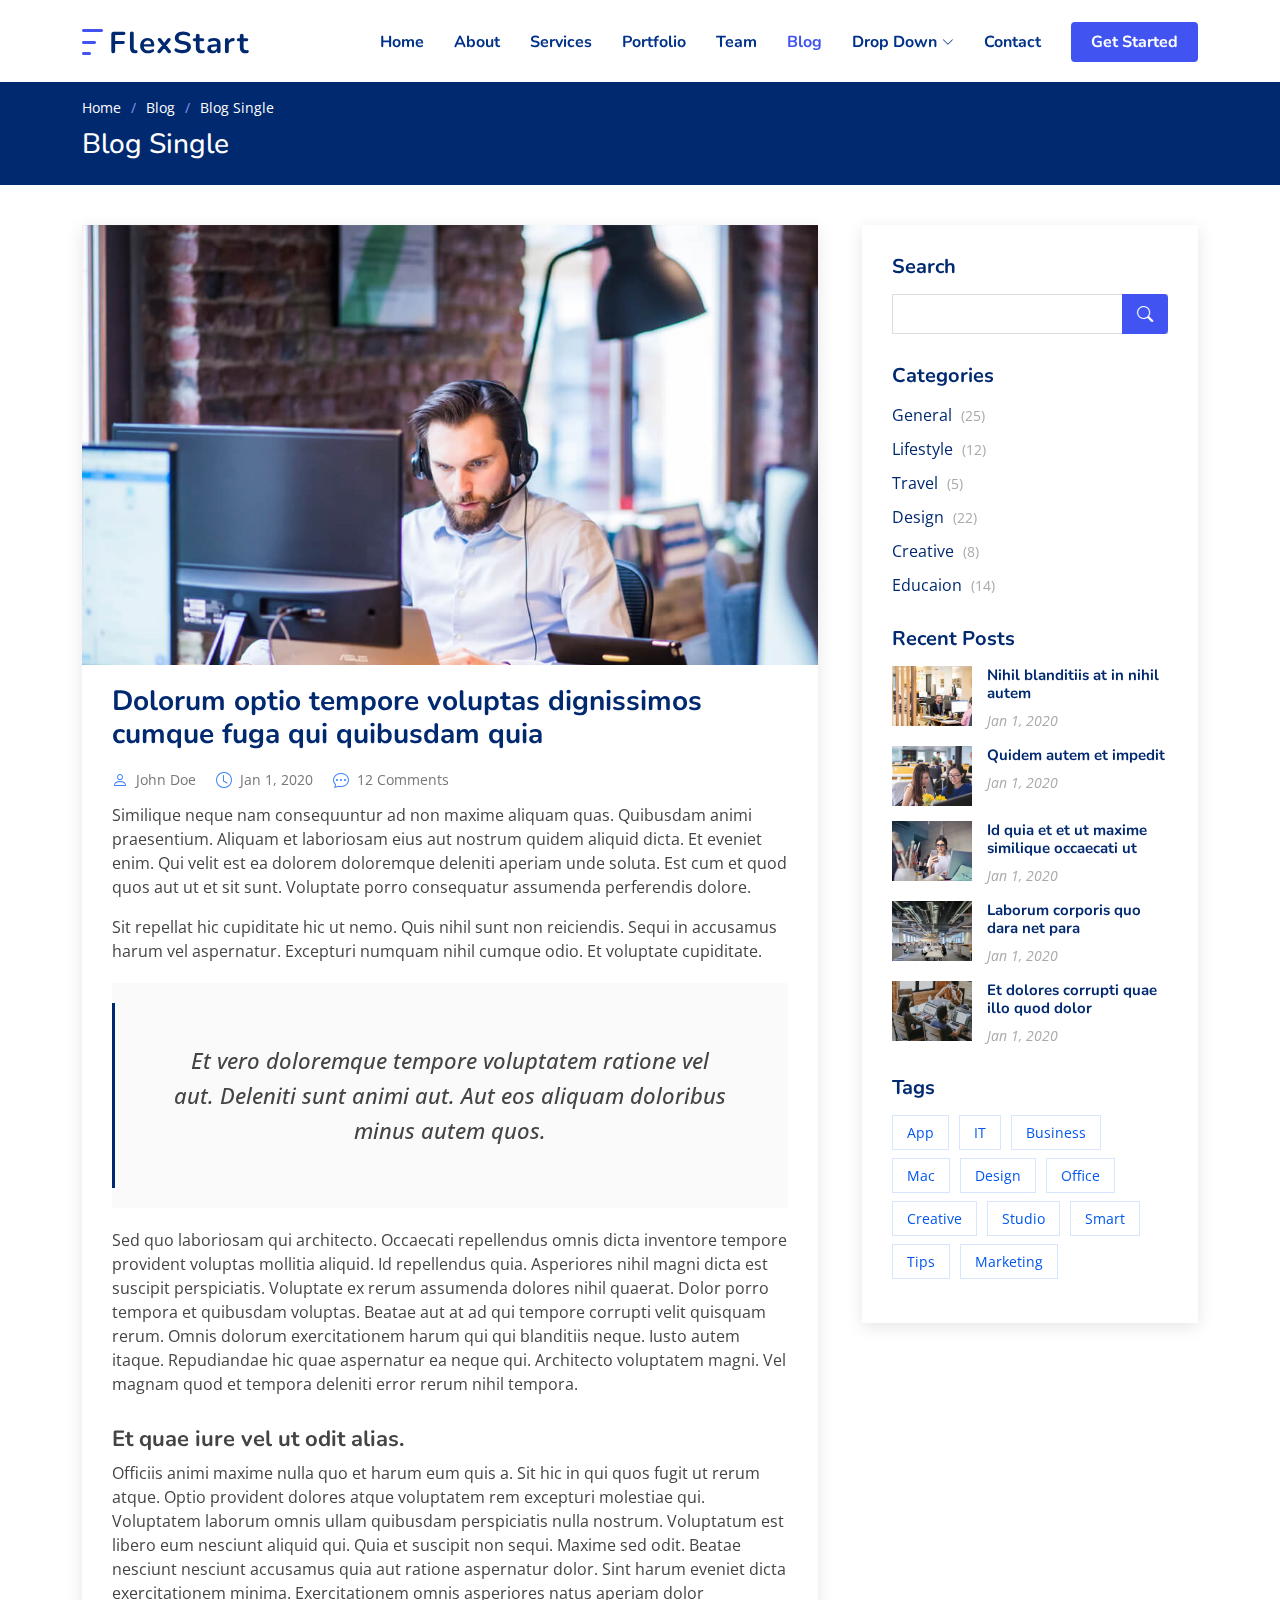
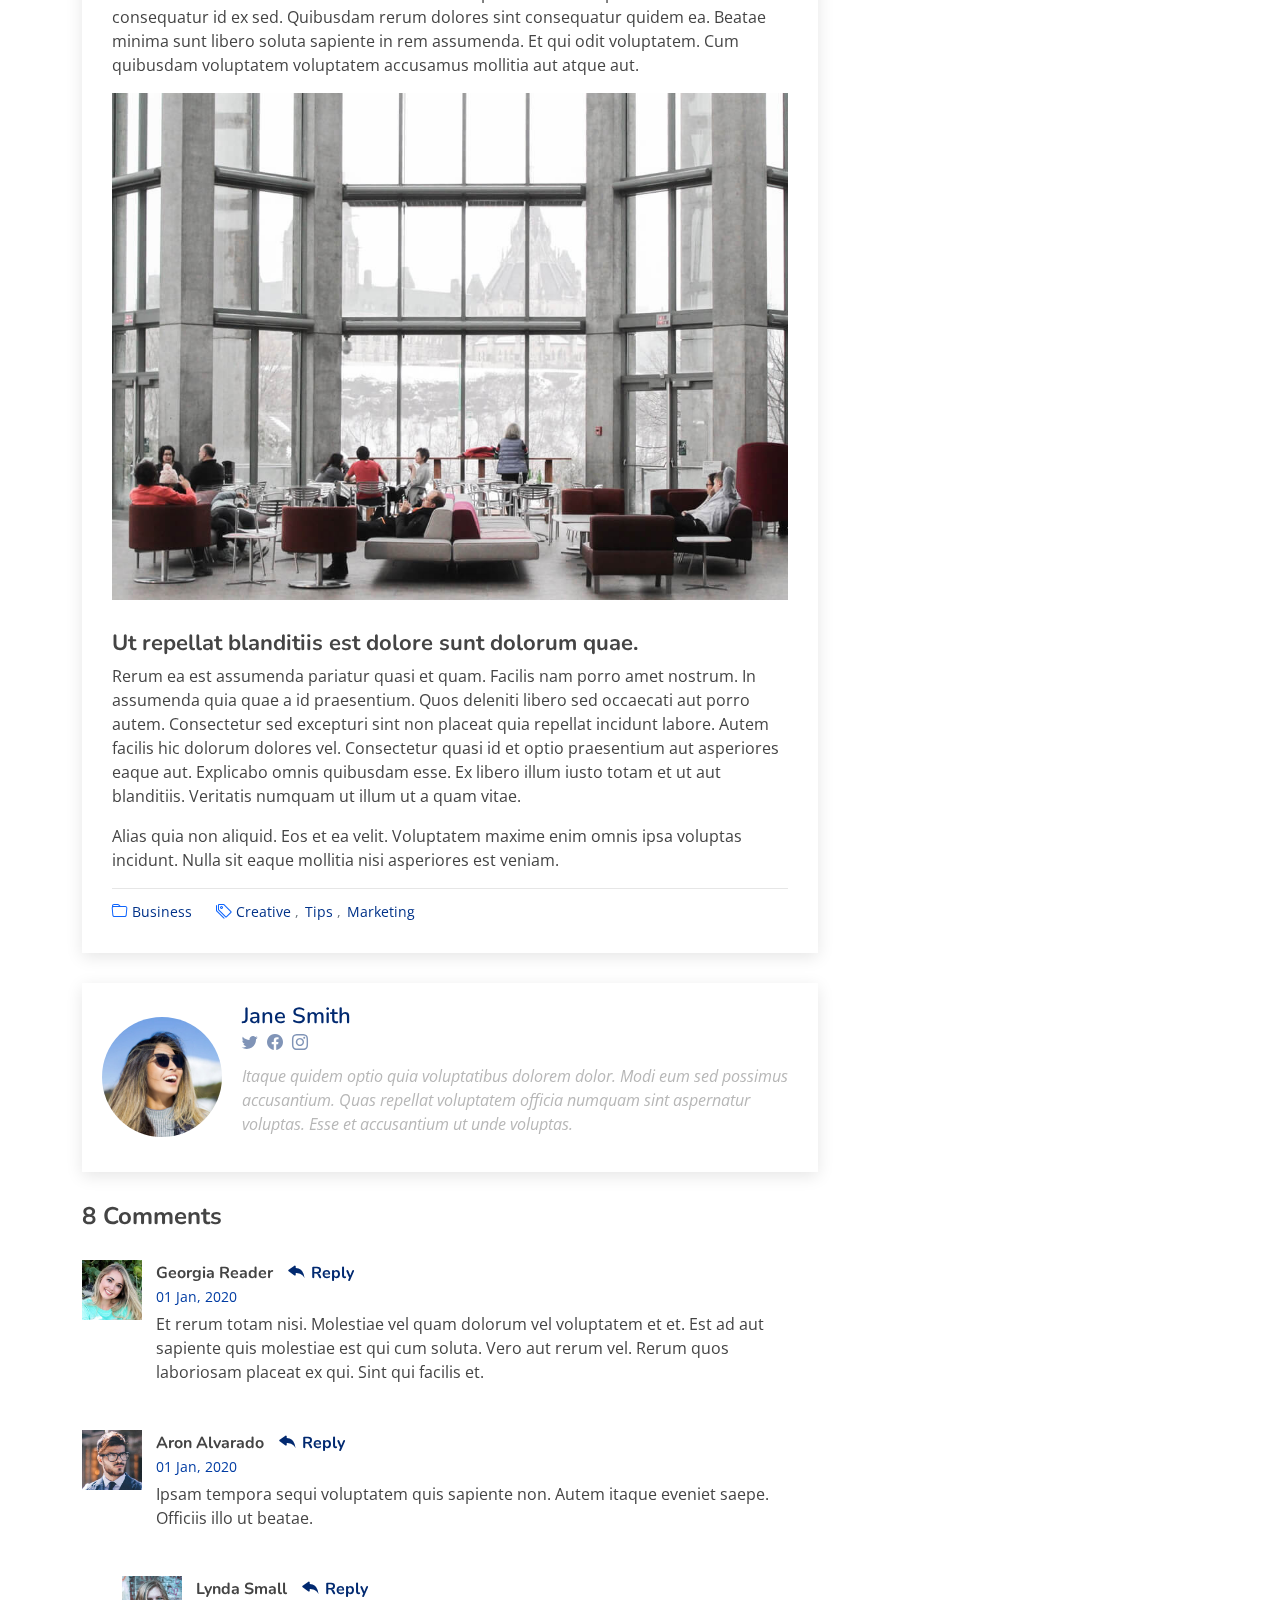
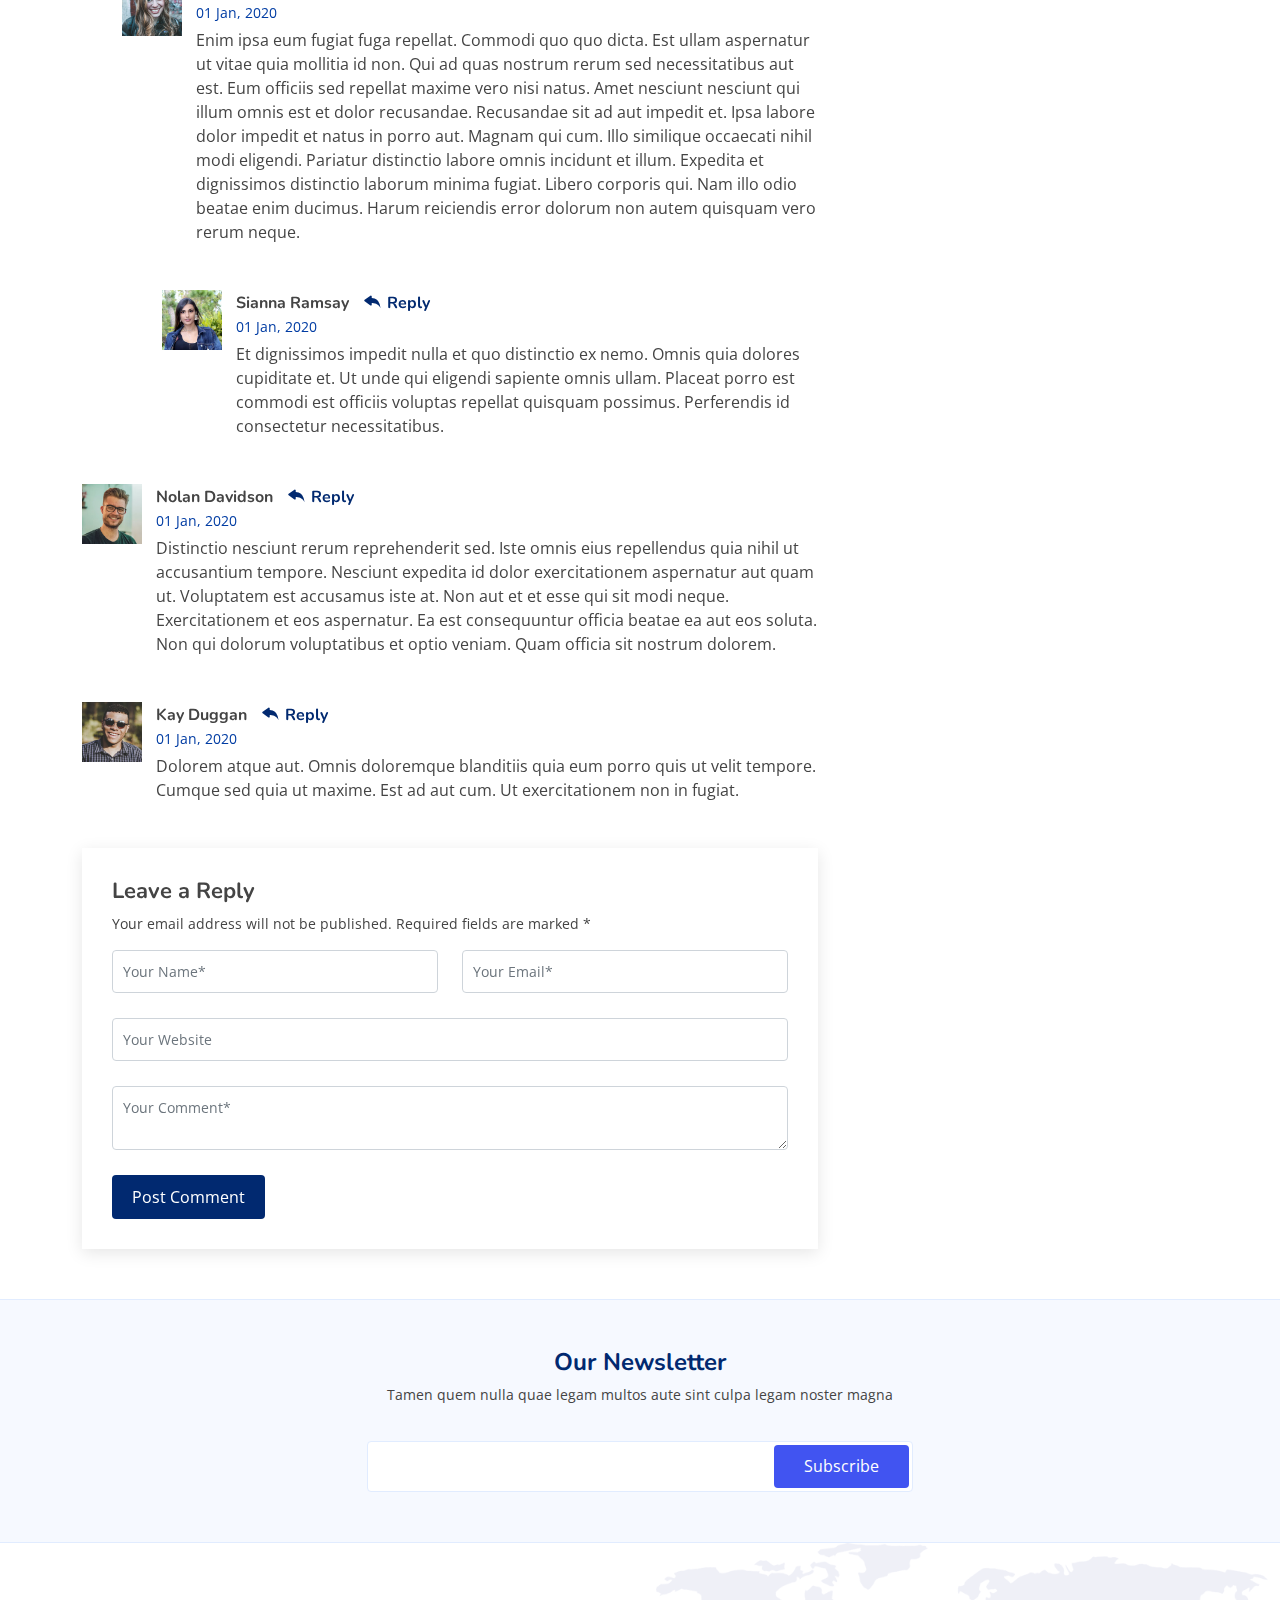
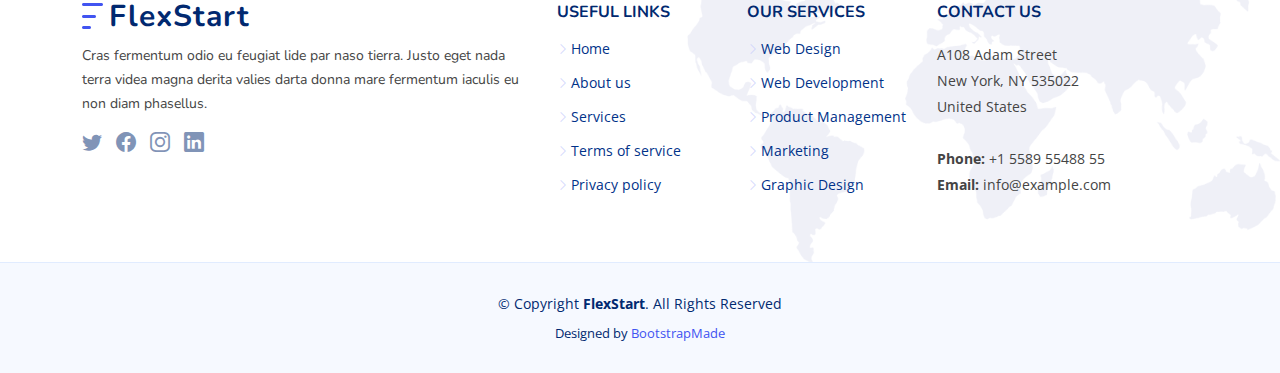
==== blog-single.html @ 25515053 "first commit" ====
<!DOCTYPE html>
<html lang="en">

<head>
  <meta charset="utf-8">
  <meta content="width=device-width, initial-scale=1.0" name="viewport">

  <title>Blog Single - FlexStart Bootstrap Template</title>
  <meta content="" name="description">
  <meta content="" name="keywords">

  <!-- Favicons -->
  <link href="assets/img/favicon.png" rel="icon">
  <link href="assets/img/apple-touch-icon.png" rel="apple-touch-icon">

  <!-- Google Fonts -->
  <link href="https://fonts.googleapis.com/css?family=Open+Sans:300,300i,400,400i,600,600i,700,700i|Nunito:300,300i,400,400i,600,600i,700,700i|Poppins:300,300i,400,400i,500,500i,600,600i,700,700i" rel="stylesheet">

  <!-- Vendor CSS Files -->
  <link href="assets/vendor/aos/aos.css" rel="stylesheet">
  <link href="assets/vendor/bootstrap/css/bootstrap.min.css" rel="stylesheet">
  <link href="assets/vendor/bootstrap-icons/bootstrap-icons.css" rel="stylesheet">
  <link href="assets/vendor/glightbox/css/glightbox.min.css" rel="stylesheet">
  <link href="assets/vendor/remixicon/remixicon.css" rel="stylesheet">
  <link href="assets/vendor/swiper/swiper-bundle.min.css" rel="stylesheet">

  <!-- Template Main CSS File -->
  <link href="assets/css/style.css" rel="stylesheet">

  <!-- =======================================================
  * Template Name: FlexStart - v1.9.0
  * Template URL: https://bootstrapmade.com/flexstart-bootstrap-startup-template/
  * Author: BootstrapMade.com
  * License: https://bootstrapmade.com/license/
  ======================================================== -->
</head>

<body>

  <!-- ======= Header ======= -->
  <header id="header" class="header fixed-top">
    <div class="container-fluid container-xl d-flex align-items-center justify-content-between">

      <a href="index.html" class="logo d-flex align-items-center">
        <img src="assets/img/logo.png" alt="">
        <span>FlexStart</span>
      </a>

      <nav id="navbar" class="navbar">
        <ul>
          <li><a class="nav-link scrollto " href="#hero">Home</a></li>
          <li><a class="nav-link scrollto" href="#about">About</a></li>
          <li><a class="nav-link scrollto" href="#services">Services</a></li>
          <li><a class="nav-link scrollto" href="#portfolio">Portfolio</a></li>
          <li><a class="nav-link scrollto" href="#team">Team</a></li>
          <li><a class="active" href="blog.html">Blog</a></li>
          <li class="dropdown"><a href="#"><span>Drop Down</span> <i class="bi bi-chevron-down"></i></a>
            <ul>
              <li><a href="#">Drop Down 1</a></li>
              <li class="dropdown"><a href="#"><span>Deep Drop Down</span> <i class="bi bi-chevron-right"></i></a>
                <ul>
                  <li><a href="#">Deep Drop Down 1</a></li>
                  <li><a href="#">Deep Drop Down 2</a></li>
                  <li><a href="#">Deep Drop Down 3</a></li>
                  <li><a href="#">Deep Drop Down 4</a></li>
                  <li><a href="#">Deep Drop Down 5</a></li>
                </ul>
              </li>
              <li><a href="#">Drop Down 2</a></li>
              <li><a href="#">Drop Down 3</a></li>
              <li><a href="#">Drop Down 4</a></li>
            </ul>
          </li>
          <li><a class="nav-link scrollto" href="#contact">Contact</a></li>
          <li><a class="getstarted scrollto" href="#about">Get Started</a></li>
        </ul>
        <i class="bi bi-list mobile-nav-toggle"></i>
      </nav><!-- .navbar -->

    </div>
  </header><!-- End Header -->

  <main id="main">

    <!-- ======= Breadcrumbs ======= -->
    <section class="breadcrumbs">
      <div class="container">

        <ol>
          <li><a href="index.html">Home</a></li>
          <li><a href="blog.html">Blog</a></li>
          <li>Blog Single</li>
        </ol>
        <h2>Blog Single</h2>

      </div>
    </section><!-- End Breadcrumbs -->

    <!-- ======= Blog Single Section ======= -->
    <section id="blog" class="blog">
      <div class="container" data-aos="fade-up">

        <div class="row">

          <div class="col-lg-8 entries">

            <article class="entry entry-single">

              <div class="entry-img">
                <img src="assets/img/blog/blog-1.jpg" alt="" class="img-fluid">
              </div>

              <h2 class="entry-title">
                <a href="blog-single.html">Dolorum optio tempore voluptas dignissimos cumque fuga qui quibusdam quia</a>
              </h2>

              <div class="entry-meta">
                <ul>
                  <li class="d-flex align-items-center"><i class="bi bi-person"></i> <a href="blog-single.html">John Doe</a></li>
                  <li class="d-flex align-items-center"><i class="bi bi-clock"></i> <a href="blog-single.html"><time datetime="2020-01-01">Jan 1, 2020</time></a></li>
                  <li class="d-flex align-items-center"><i class="bi bi-chat-dots"></i> <a href="blog-single.html">12 Comments</a></li>
                </ul>
              </div>

              <div class="entry-content">
                <p>
                  Similique neque nam consequuntur ad non maxime aliquam quas. Quibusdam animi praesentium. Aliquam et laboriosam eius aut nostrum quidem aliquid dicta.
                  Et eveniet enim. Qui velit est ea dolorem doloremque deleniti aperiam unde soluta. Est cum et quod quos aut ut et sit sunt. Voluptate porro consequatur assumenda perferendis dolore.
                </p>

                <p>
                  Sit repellat hic cupiditate hic ut nemo. Quis nihil sunt non reiciendis. Sequi in accusamus harum vel aspernatur. Excepturi numquam nihil cumque odio. Et voluptate cupiditate.
                </p>

                <blockquote>
                  <p>
                    Et vero doloremque tempore voluptatem ratione vel aut. Deleniti sunt animi aut. Aut eos aliquam doloribus minus autem quos.
                  </p>
                </blockquote>

                <p>
                  Sed quo laboriosam qui architecto. Occaecati repellendus omnis dicta inventore tempore provident voluptas mollitia aliquid. Id repellendus quia. Asperiores nihil magni dicta est suscipit perspiciatis. Voluptate ex rerum assumenda dolores nihil quaerat.
                  Dolor porro tempora et quibusdam voluptas. Beatae aut at ad qui tempore corrupti velit quisquam rerum. Omnis dolorum exercitationem harum qui qui blanditiis neque.
                  Iusto autem itaque. Repudiandae hic quae aspernatur ea neque qui. Architecto voluptatem magni. Vel magnam quod et tempora deleniti error rerum nihil tempora.
                </p>

                <h3>Et quae iure vel ut odit alias.</h3>
                <p>
                  Officiis animi maxime nulla quo et harum eum quis a. Sit hic in qui quos fugit ut rerum atque. Optio provident dolores atque voluptatem rem excepturi molestiae qui. Voluptatem laborum omnis ullam quibusdam perspiciatis nulla nostrum. Voluptatum est libero eum nesciunt aliquid qui.
                  Quia et suscipit non sequi. Maxime sed odit. Beatae nesciunt nesciunt accusamus quia aut ratione aspernatur dolor. Sint harum eveniet dicta exercitationem minima. Exercitationem omnis asperiores natus aperiam dolor consequatur id ex sed. Quibusdam rerum dolores sint consequatur quidem ea.
                  Beatae minima sunt libero soluta sapiente in rem assumenda. Et qui odit voluptatem. Cum quibusdam voluptatem voluptatem accusamus mollitia aut atque aut.
                </p>
                <img src="assets/img/blog/blog-inside-post.jpg" class="img-fluid" alt="">

                <h3>Ut repellat blanditiis est dolore sunt dolorum quae.</h3>
                <p>
                  Rerum ea est assumenda pariatur quasi et quam. Facilis nam porro amet nostrum. In assumenda quia quae a id praesentium. Quos deleniti libero sed occaecati aut porro autem. Consectetur sed excepturi sint non placeat quia repellat incidunt labore. Autem facilis hic dolorum dolores vel.
                  Consectetur quasi id et optio praesentium aut asperiores eaque aut. Explicabo omnis quibusdam esse. Ex libero illum iusto totam et ut aut blanditiis. Veritatis numquam ut illum ut a quam vitae.
                </p>
                <p>
                  Alias quia non aliquid. Eos et ea velit. Voluptatem maxime enim omnis ipsa voluptas incidunt. Nulla sit eaque mollitia nisi asperiores est veniam.
                </p>

              </div>

              <div class="entry-footer">
                <i class="bi bi-folder"></i>
                <ul class="cats">
                  <li><a href="#">Business</a></li>
                </ul>

                <i class="bi bi-tags"></i>
                <ul class="tags">
                  <li><a href="#">Creative</a></li>
                  <li><a href="#">Tips</a></li>
                  <li><a href="#">Marketing</a></li>
                </ul>
              </div>

            </article><!-- End blog entry -->

            <div class="blog-author d-flex align-items-center">
              <img src="assets/img/blog/blog-author.jpg" class="rounded-circle float-left" alt="">
              <div>
                <h4>Jane Smith</h4>
                <div class="social-links">
                  <a href="https://twitters.com/#"><i class="bi bi-twitter"></i></a>
                  <a href="https://facebook.com/#"><i class="bi bi-facebook"></i></a>
                  <a href="https://instagram.com/#"><i class="biu bi-instagram"></i></a>
                </div>
                <p>
                  Itaque quidem optio quia voluptatibus dolorem dolor. Modi eum sed possimus accusantium. Quas repellat voluptatem officia numquam sint aspernatur voluptas. Esse et accusantium ut unde voluptas.
                </p>
              </div>
            </div><!-- End blog author bio -->

            <div class="blog-comments">

              <h4 class="comments-count">8 Comments</h4>

              <div id="comment-1" class="comment">
                <div class="d-flex">
                  <div class="comment-img"><img src="assets/img/blog/comments-1.jpg" alt=""></div>
                  <div>
                    <h5><a href="">Georgia Reader</a> <a href="#" class="reply"><i class="bi bi-reply-fill"></i> Reply</a></h5>
                    <time datetime="2020-01-01">01 Jan, 2020</time>
                    <p>
                      Et rerum totam nisi. Molestiae vel quam dolorum vel voluptatem et et. Est ad aut sapiente quis molestiae est qui cum soluta.
                      Vero aut rerum vel. Rerum quos laboriosam placeat ex qui. Sint qui facilis et.
                    </p>
                  </div>
                </div>
              </div><!-- End comment #1 -->

              <div id="comment-2" class="comment">
                <div class="d-flex">
                  <div class="comment-img"><img src="assets/img/blog/comments-2.jpg" alt=""></div>
                  <div>
                    <h5><a href="">Aron Alvarado</a> <a href="#" class="reply"><i class="bi bi-reply-fill"></i> Reply</a></h5>
                    <time datetime="2020-01-01">01 Jan, 2020</time>
                    <p>
                      Ipsam tempora sequi voluptatem quis sapiente non. Autem itaque eveniet saepe. Officiis illo ut beatae.
                    </p>
                  </div>
                </div>

                <div id="comment-reply-1" class="comment comment-reply">
                  <div class="d-flex">
                    <div class="comment-img"><img src="assets/img/blog/comments-3.jpg" alt=""></div>
                    <div>
                      <h5><a href="">Lynda Small</a> <a href="#" class="reply"><i class="bi bi-reply-fill"></i> Reply</a></h5>
                      <time datetime="2020-01-01">01 Jan, 2020</time>
                      <p>
                        Enim ipsa eum fugiat fuga repellat. Commodi quo quo dicta. Est ullam aspernatur ut vitae quia mollitia id non. Qui ad quas nostrum rerum sed necessitatibus aut est. Eum officiis sed repellat maxime vero nisi natus. Amet nesciunt nesciunt qui illum omnis est et dolor recusandae.

                        Recusandae sit ad aut impedit et. Ipsa labore dolor impedit et natus in porro aut. Magnam qui cum. Illo similique occaecati nihil modi eligendi. Pariatur distinctio labore omnis incidunt et illum. Expedita et dignissimos distinctio laborum minima fugiat.

                        Libero corporis qui. Nam illo odio beatae enim ducimus. Harum reiciendis error dolorum non autem quisquam vero rerum neque.
                      </p>
                    </div>
                  </div>

                  <div id="comment-reply-2" class="comment comment-reply">
                    <div class="d-flex">
                      <div class="comment-img"><img src="assets/img/blog/comments-4.jpg" alt=""></div>
                      <div>
                        <h5><a href="">Sianna Ramsay</a> <a href="#" class="reply"><i class="bi bi-reply-fill"></i> Reply</a></h5>
                        <time datetime="2020-01-01">01 Jan, 2020</time>
                        <p>
                          Et dignissimos impedit nulla et quo distinctio ex nemo. Omnis quia dolores cupiditate et. Ut unde qui eligendi sapiente omnis ullam. Placeat porro est commodi est officiis voluptas repellat quisquam possimus. Perferendis id consectetur necessitatibus.
                        </p>
                      </div>
                    </div>

                  </div><!-- End comment reply #2-->

                </div><!-- End comment reply #1-->

              </div><!-- End comment #2-->

              <div id="comment-3" class="comment">
                <div class="d-flex">
                  <div class="comment-img"><img src="assets/img/blog/comments-5.jpg" alt=""></div>
                  <div>
                    <h5><a href="">Nolan Davidson</a> <a href="#" class="reply"><i class="bi bi-reply-fill"></i> Reply</a></h5>
                    <time datetime="2020-01-01">01 Jan, 2020</time>
                    <p>
                      Distinctio nesciunt rerum reprehenderit sed. Iste omnis eius repellendus quia nihil ut accusantium tempore. Nesciunt expedita id dolor exercitationem aspernatur aut quam ut. Voluptatem est accusamus iste at.
                      Non aut et et esse qui sit modi neque. Exercitationem et eos aspernatur. Ea est consequuntur officia beatae ea aut eos soluta. Non qui dolorum voluptatibus et optio veniam. Quam officia sit nostrum dolorem.
                    </p>
                  </div>
                </div>

              </div><!-- End comment #3 -->

              <div id="comment-4" class="comment">
                <div class="d-flex">
                  <div class="comment-img"><img src="assets/img/blog/comments-6.jpg" alt=""></div>
                  <div>
                    <h5><a href="">Kay Duggan</a> <a href="#" class="reply"><i class="bi bi-reply-fill"></i> Reply</a></h5>
                    <time datetime="2020-01-01">01 Jan, 2020</time>
                    <p>
                      Dolorem atque aut. Omnis doloremque blanditiis quia eum porro quis ut velit tempore. Cumque sed quia ut maxime. Est ad aut cum. Ut exercitationem non in fugiat.
                    </p>
                  </div>
                </div>

              </div><!-- End comment #4 -->

              <div class="reply-form">
                <h4>Leave a Reply</h4>
                <p>Your email address will not be published. Required fields are marked * </p>
                <form action="">
                  <div class="row">
                    <div class="col-md-6 form-group">
                      <input name="name" type="text" class="form-control" placeholder="Your Name*">
                    </div>
                    <div class="col-md-6 form-group">
                      <input name="email" type="text" class="form-control" placeholder="Your Email*">
                    </div>
                  </div>
                  <div class="row">
                    <div class="col form-group">
                      <input name="website" type="text" class="form-control" placeholder="Your Website">
                    </div>
                  </div>
                  <div class="row">
                    <div class="col form-group">
                      <textarea name="comment" class="form-control" placeholder="Your Comment*"></textarea>
                    </div>
                  </div>
                  <button type="submit" class="btn btn-primary">Post Comment</button>

                </form>

              </div>

            </div><!-- End blog comments -->

          </div><!-- End blog entries list -->

          <div class="col-lg-4">

            <div class="sidebar">

              <h3 class="sidebar-title">Search</h3>
              <div class="sidebar-item search-form">
                <form action="">
                  <input type="text">
                  <button type="submit"><i class="bi bi-search"></i></button>
                </form>
              </div><!-- End sidebar search formn-->

              <h3 class="sidebar-title">Categories</h3>
              <div class="sidebar-item categories">
                <ul>
                  <li><a href="#">General <span>(25)</span></a></li>
                  <li><a href="#">Lifestyle <span>(12)</span></a></li>
                  <li><a href="#">Travel <span>(5)</span></a></li>
                  <li><a href="#">Design <span>(22)</span></a></li>
                  <li><a href="#">Creative <span>(8)</span></a></li>
                  <li><a href="#">Educaion <span>(14)</span></a></li>
                </ul>
              </div><!-- End sidebar categories-->

              <h3 class="sidebar-title">Recent Posts</h3>
              <div class="sidebar-item recent-posts">
                <div class="post-item clearfix">
                  <img src="assets/img/blog/blog-recent-1.jpg" alt="">
                  <h4><a href="blog-single.html">Nihil blanditiis at in nihil autem</a></h4>
                  <time datetime="2020-01-01">Jan 1, 2020</time>
                </div>

                <div class="post-item clearfix">
                  <img src="assets/img/blog/blog-recent-2.jpg" alt="">
                  <h4><a href="blog-single.html">Quidem autem et impedit</a></h4>
                  <time datetime="2020-01-01">Jan 1, 2020</time>
                </div>

                <div class="post-item clearfix">
                  <img src="assets/img/blog/blog-recent-3.jpg" alt="">
                  <h4><a href="blog-single.html">Id quia et et ut maxime similique occaecati ut</a></h4>
                  <time datetime="2020-01-01">Jan 1, 2020</time>
                </div>

                <div class="post-item clearfix">
                  <img src="assets/img/blog/blog-recent-4.jpg" alt="">
                  <h4><a href="blog-single.html">Laborum corporis quo dara net para</a></h4>
                  <time datetime="2020-01-01">Jan 1, 2020</time>
                </div>

                <div class="post-item clearfix">
                  <img src="assets/img/blog/blog-recent-5.jpg" alt="">
                  <h4><a href="blog-single.html">Et dolores corrupti quae illo quod dolor</a></h4>
                  <time datetime="2020-01-01">Jan 1, 2020</time>
                </div>

              </div><!-- End sidebar recent posts-->

              <h3 class="sidebar-title">Tags</h3>
              <div class="sidebar-item tags">
                <ul>
                  <li><a href="#">App</a></li>
                  <li><a href="#">IT</a></li>
                  <li><a href="#">Business</a></li>
                  <li><a href="#">Mac</a></li>
                  <li><a href="#">Design</a></li>
                  <li><a href="#">Office</a></li>
                  <li><a href="#">Creative</a></li>
                  <li><a href="#">Studio</a></li>
                  <li><a href="#">Smart</a></li>
                  <li><a href="#">Tips</a></li>
                  <li><a href="#">Marketing</a></li>
                </ul>
              </div><!-- End sidebar tags-->

            </div><!-- End sidebar -->

          </div><!-- End blog sidebar -->

        </div>

      </div>
    </section><!-- End Blog Single Section -->

  </main><!-- End #main -->

  <!-- ======= Footer ======= -->
  <footer id="footer" class="footer">

    <div class="footer-newsletter">
      <div class="container">
        <div class="row justify-content-center">
          <div class="col-lg-12 text-center">
            <h4>Our Newsletter</h4>
            <p>Tamen quem nulla quae legam multos aute sint culpa legam noster magna</p>
          </div>
          <div class="col-lg-6">
            <form action="" method="post">
              <input type="email" name="email"><input type="submit" value="Subscribe">
            </form>
          </div>
        </div>
      </div>
    </div>

    <div class="footer-top">
      <div class="container">
        <div class="row gy-4">
          <div class="col-lg-5 col-md-12 footer-info">
            <a href="index.html" class="logo d-flex align-items-center">
              <img src="assets/img/logo.png" alt="">
              <span>FlexStart</span>
            </a>
            <p>Cras fermentum odio eu feugiat lide par naso tierra. Justo eget nada terra videa magna derita valies darta donna mare fermentum iaculis eu non diam phasellus.</p>
            <div class="social-links mt-3">
              <a href="#" class="twitter"><i class="bi bi-twitter"></i></a>
              <a href="#" class="facebook"><i class="bi bi-facebook"></i></a>
              <a href="#" class="instagram"><i class="bi bi-instagram"></i></a>
              <a href="#" class="linkedin"><i class="bi bi-linkedin"></i></a>
            </div>
          </div>

          <div class="col-lg-2 col-6 footer-links">
            <h4>Useful Links</h4>
            <ul>
              <li><i class="bi bi-chevron-right"></i> <a href="#">Home</a></li>
              <li><i class="bi bi-chevron-right"></i> <a href="#">About us</a></li>
              <li><i class="bi bi-chevron-right"></i> <a href="#">Services</a></li>
              <li><i class="bi bi-chevron-right"></i> <a href="#">Terms of service</a></li>
              <li><i class="bi bi-chevron-right"></i> <a href="#">Privacy policy</a></li>
            </ul>
          </div>

          <div class="col-lg-2 col-6 footer-links">
            <h4>Our Services</h4>
            <ul>
              <li><i class="bi bi-chevron-right"></i> <a href="#">Web Design</a></li>
              <li><i class="bi bi-chevron-right"></i> <a href="#">Web Development</a></li>
              <li><i class="bi bi-chevron-right"></i> <a href="#">Product Management</a></li>
              <li><i class="bi bi-chevron-right"></i> <a href="#">Marketing</a></li>
              <li><i class="bi bi-chevron-right"></i> <a href="#">Graphic Design</a></li>
            </ul>
          </div>

          <div class="col-lg-3 col-md-12 footer-contact text-center text-md-start">
            <h4>Contact Us</h4>
            <p>
              A108 Adam Street <br>
              New York, NY 535022<br>
              United States <br><br>
              <strong>Phone:</strong> +1 5589 55488 55<br>
              <strong>Email:</strong> info@example.com<br>
            </p>

          </div>

        </div>
      </div>
    </div>

    <div class="container">
      <div class="copyright">
        &copy; Copyright <strong><span>FlexStart</span></strong>. All Rights Reserved
      </div>
      <div class="credits">
        <!-- All the links in the footer should remain intact. -->
        <!-- You can delete the links only if you purchased the pro version. -->
        <!-- Licensing information: https://bootstrapmade.com/license/ -->
        <!-- Purchase the pro version with working PHP/AJAX contact form: https://bootstrapmade.com/flexstart-bootstrap-startup-template/ -->
        Designed by <a href="https://bootstrapmade.com/">BootstrapMade</a>
      </div>
    </div>
  </footer><!-- End Footer -->

  <a href="#" class="back-to-top d-flex align-items-center justify-content-center"><i class="bi bi-arrow-up-short"></i></a>

  <!-- Vendor JS Files -->
  <script src="assets/vendor/purecounter/purecounter.js"></script>
  <script src="assets/vendor/aos/aos.js"></script>
  <script src="assets/vendor/bootstrap/js/bootstrap.bundle.min.js"></script>
  <script src="assets/vendor/glightbox/js/glightbox.min.js"></script>
  <script src="assets/vendor/isotope-layout/isotope.pkgd.min.js"></script>
  <script src="assets/vendor/swiper/swiper-bundle.min.js"></script>
  <script src="assets/vendor/php-email-form/validate.js"></script>

  <!-- Template Main JS File -->
  <script src="assets/js/main.js"></script>

</body>

</html>
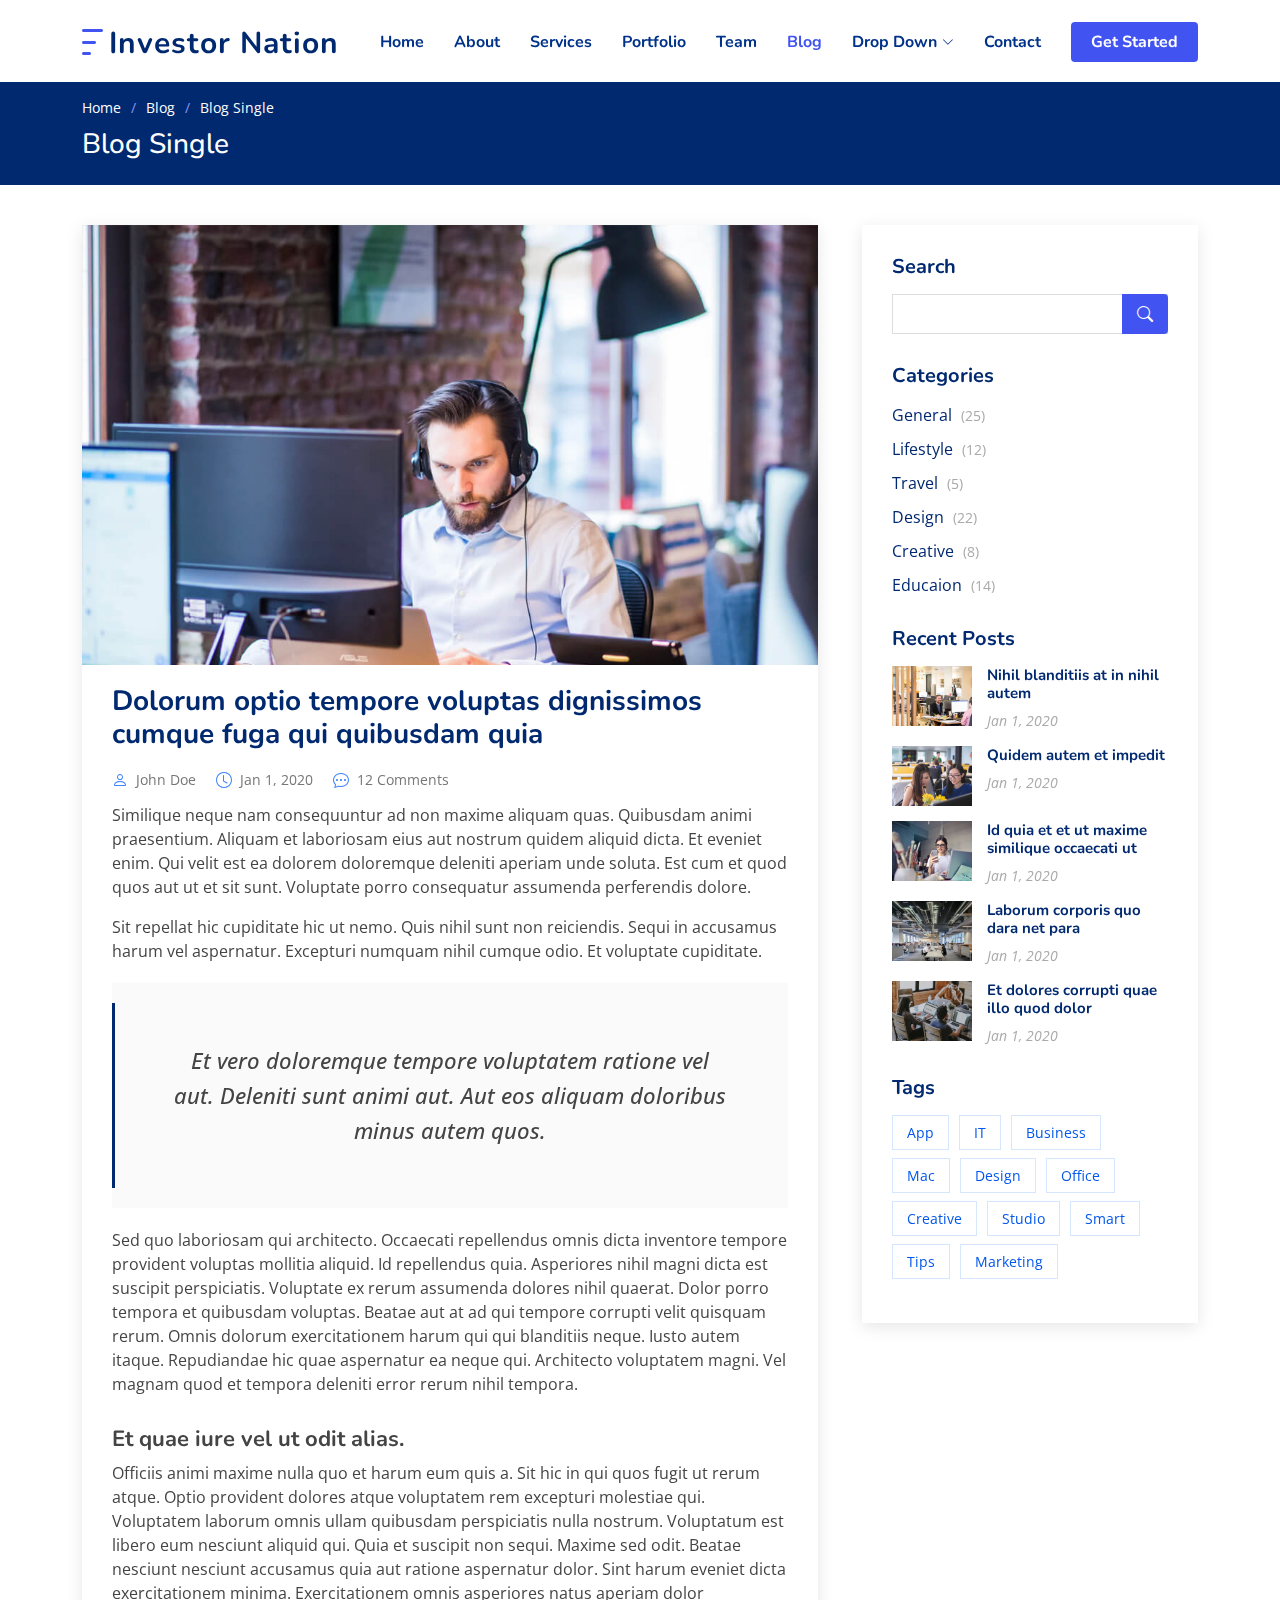
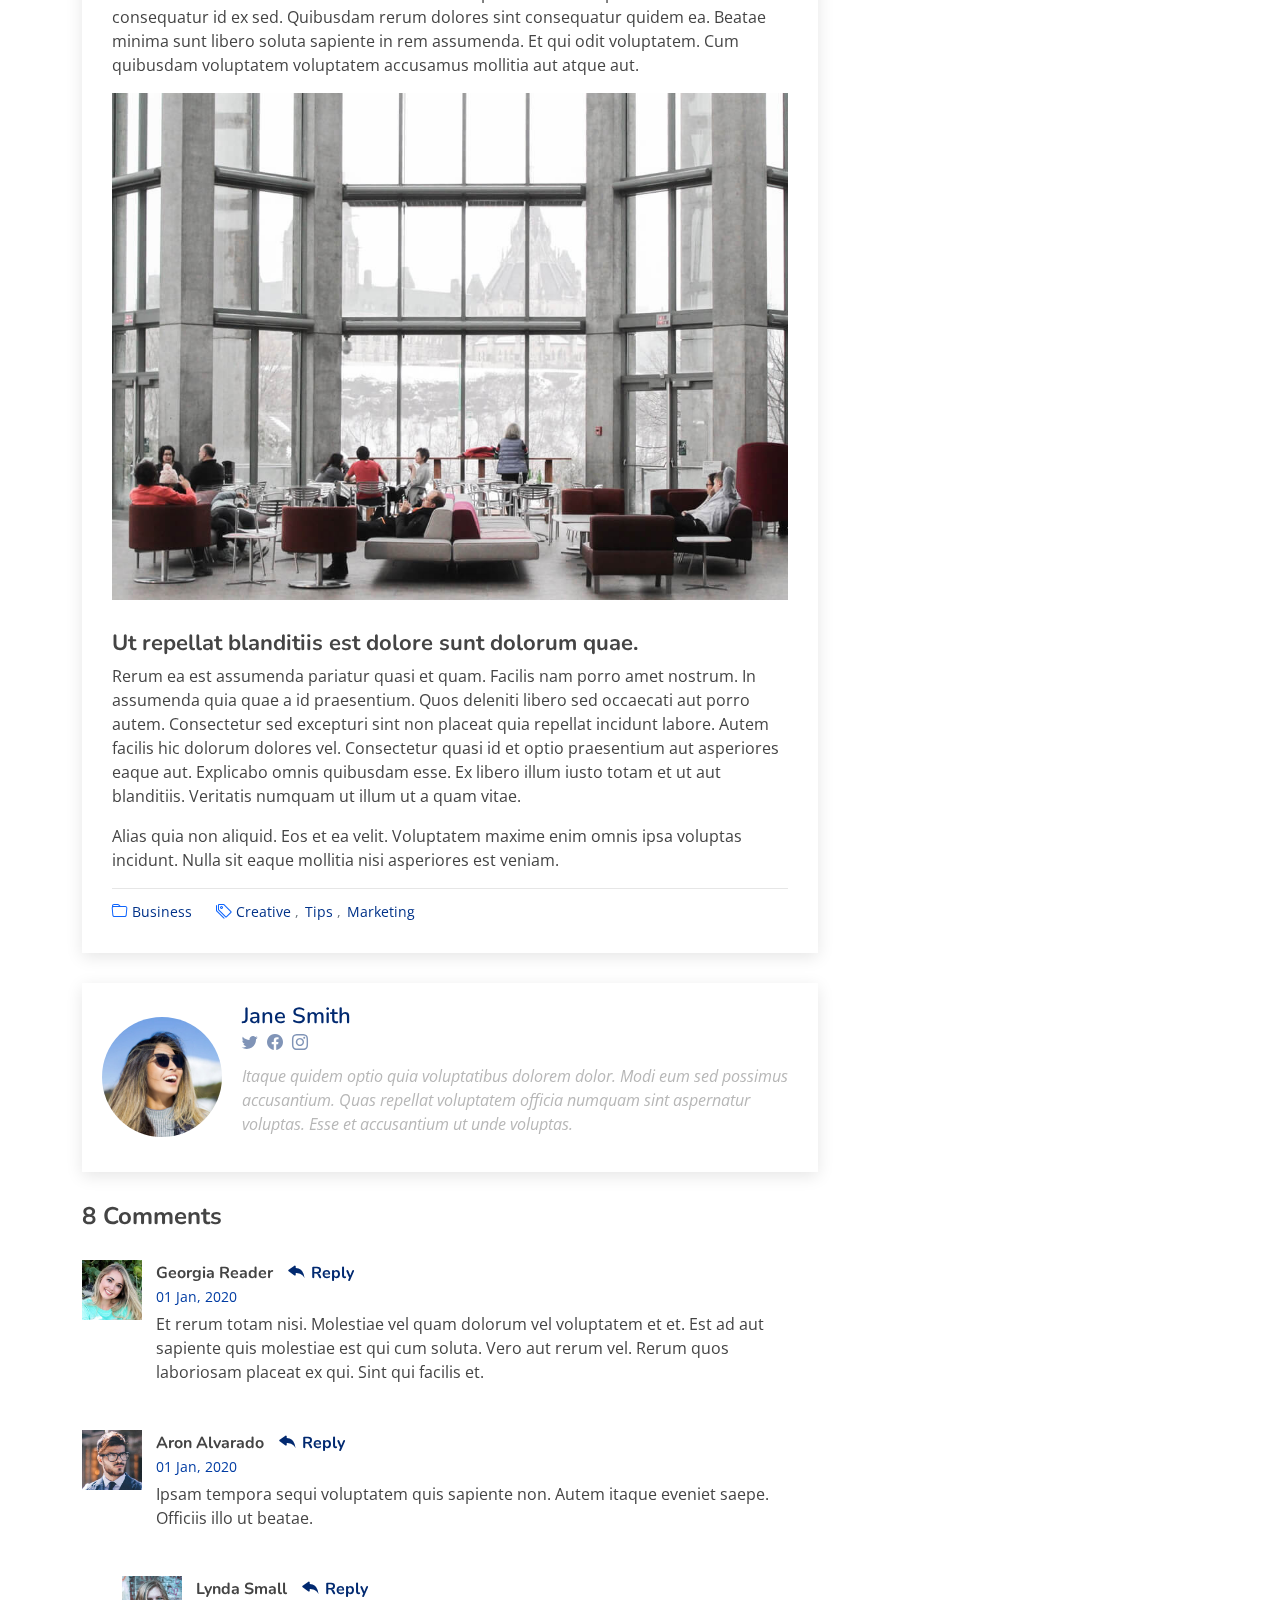
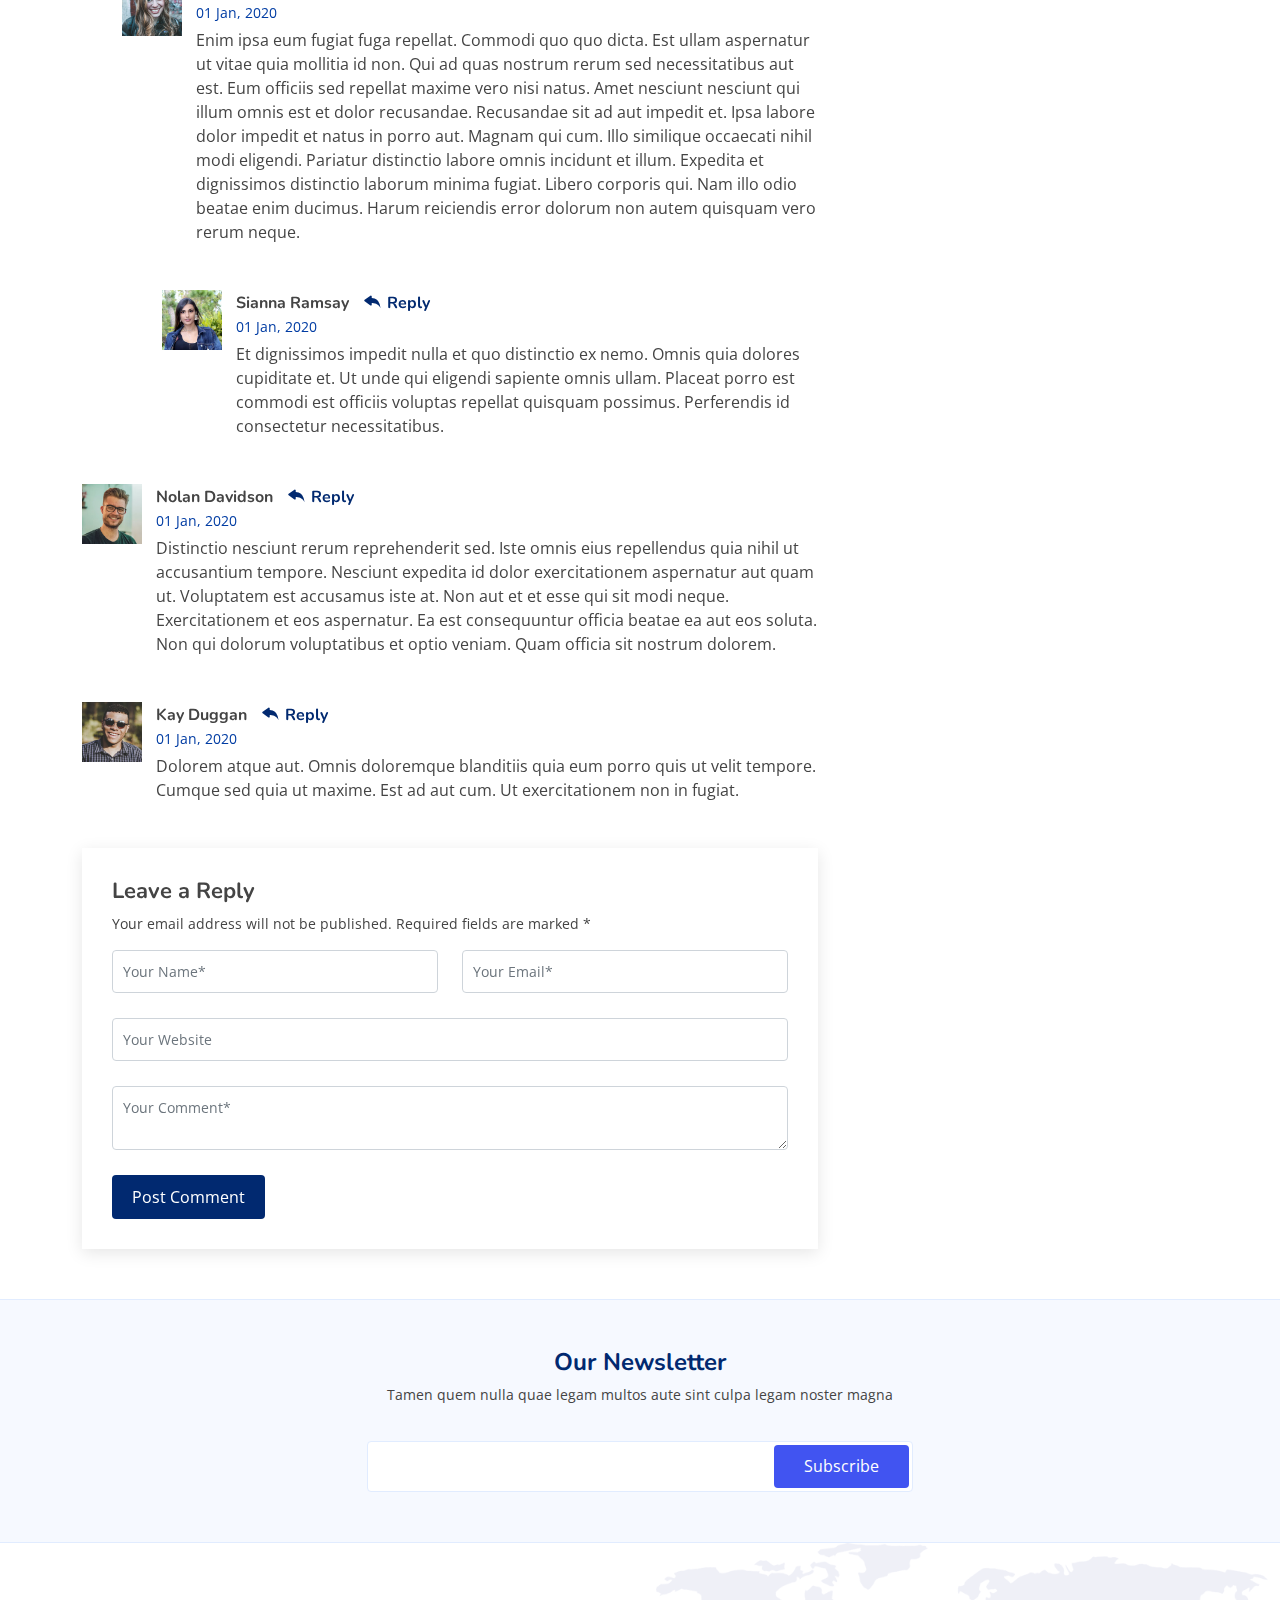
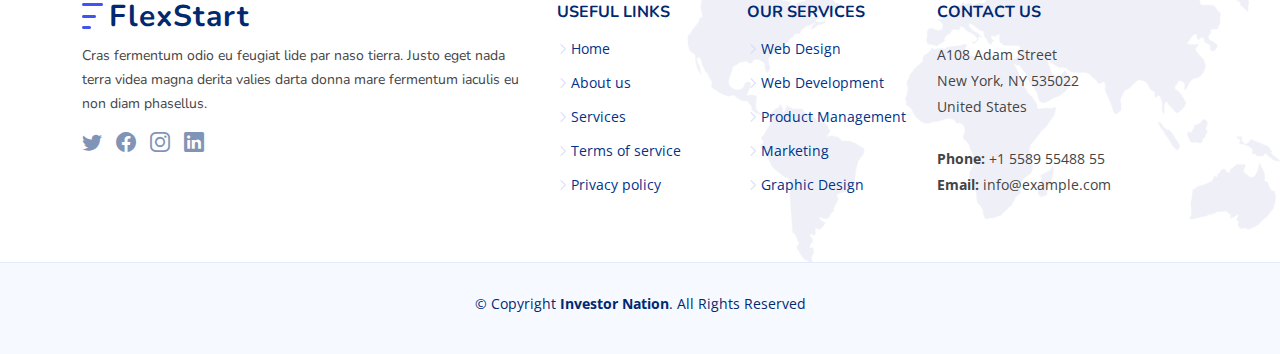
==== commit b2fca73e: "changes" ====
--- a/blog-single.html
+++ b/blog-single.html
@@ -5,7 +5,7 @@
   <meta charset="utf-8">
   <meta content="width=device-width, initial-scale=1.0" name="viewport">
 
-  <title>Blog Single - FlexStart Bootstrap Template</title>
+  <title> Investor Nation </title>
   <meta content="" name="description">
   <meta content="" name="keywords">
 
@@ -27,12 +27,6 @@
   <!-- Template Main CSS File -->
   <link href="assets/css/style.css" rel="stylesheet">
 
-  <!-- =======================================================
-  * Template Name: FlexStart - v1.9.0
-  * Template URL: https://bootstrapmade.com/flexstart-bootstrap-startup-template/
-  * Author: BootstrapMade.com
-  * License: https://bootstrapmade.com/license/
-  ======================================================== -->
 </head>
 
 <body>
@@ -43,7 +37,7 @@
 
       <a href="index.html" class="logo d-flex align-items-center">
         <img src="assets/img/logo.png" alt="">
-        <span>FlexStart</span>
+        <span>Investor Nation</span>
       </a>
 
       <nav id="navbar" class="navbar">
@@ -481,14 +475,10 @@
 
     <div class="container">
       <div class="copyright">
-        &copy; Copyright <strong><span>FlexStart</span></strong>. All Rights Reserved
+        &copy; Copyright <strong><span>Investor Nation</span></strong>. All Rights Reserved
       </div>
       <div class="credits">
-        <!-- All the links in the footer should remain intact. -->
-        <!-- You can delete the links only if you purchased the pro version. -->
-        <!-- Licensing information: https://bootstrapmade.com/license/ -->
-        <!-- Purchase the pro version with working PHP/AJAX contact form: https://bootstrapmade.com/flexstart-bootstrap-startup-template/ -->
-        Designed by <a href="https://bootstrapmade.com/">BootstrapMade</a>
+        
       </div>
     </div>
   </footer><!-- End Footer -->
